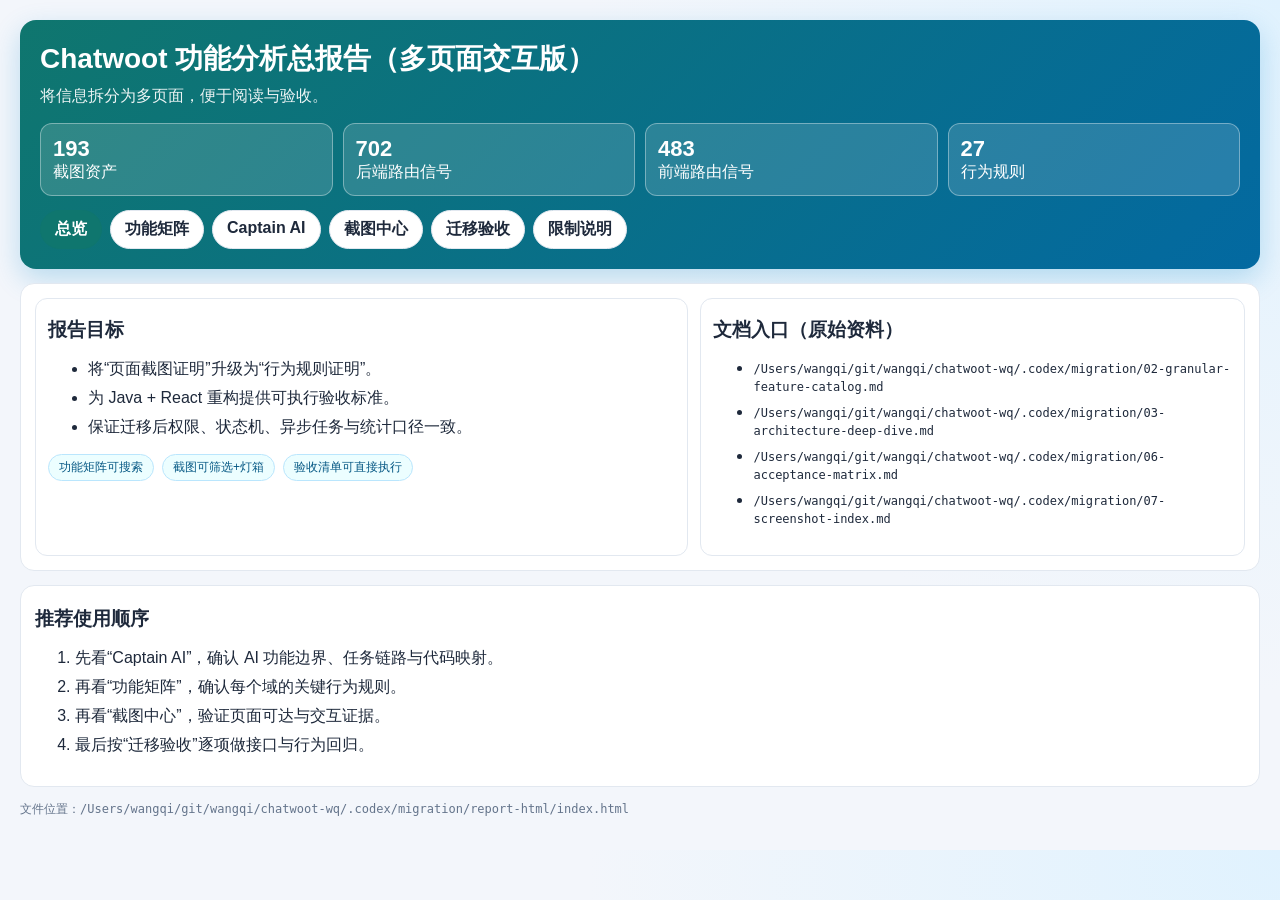
==== .codex/migration/report-html/index.html @ 8faea534 "docs(migration): add full functional analysis artifacts" ====
<!doctype html>
<html lang="zh-CN">
<head>
  <meta charset="utf-8" />
  <meta name="viewport" content="width=device-width, initial-scale=1" />
  <title>功能分析总览</title>
  <link rel="stylesheet" href="styles.css" />
</head>
<body>
  <div class="container">
    <div id="hero"></div>
    <section class="panel">
      <div class="grid2">
        <div class="box">
          <h3>报告目标</h3>
          <ul class="tight">
            <li>将“页面截图证明”升级为“行为规则证明”。</li>
            <li>为 Java + React 重构提供可执行验收标准。</li>
            <li>保证迁移后权限、状态机、异步任务与统计口径一致。</li>
          </ul>
          <div class="chips">
            <span class="chip">功能矩阵可搜索</span>
            <span class="chip">截图可筛选+灯箱</span>
            <span class="chip">验收清单可直接执行</span>
          </div>
        </div>
        <div class="box">
          <h3>文档入口（原始资料）</h3>
          <ul class="tight">
            <li><code>/Users/wangqi/git/wangqi/chatwoot-wq/.codex/migration/02-granular-feature-catalog.md</code></li>
            <li><code>/Users/wangqi/git/wangqi/chatwoot-wq/.codex/migration/03-architecture-deep-dive.md</code></li>
            <li><code>/Users/wangqi/git/wangqi/chatwoot-wq/.codex/migration/06-acceptance-matrix.md</code></li>
            <li><code>/Users/wangqi/git/wangqi/chatwoot-wq/.codex/migration/07-screenshot-index.md</code></li>
          </ul>
        </div>
      </div>
    </section>
    <section class="panel">
      <h3>推荐使用顺序</h3>
      <ol class="tight">
        <li>先看“Captain AI”，确认 AI 功能边界、任务链路与代码映射。</li>
        <li>再看“功能矩阵”，确认每个域的关键行为规则。</li>
        <li>再看“截图中心”，验证页面可达与交互证据。</li>
        <li>最后按“迁移验收”逐项做接口与行为回归。</li>
      </ol>
    </section>
    <p class="footer">文件位置：<code>/Users/wangqi/git/wangqi/chatwoot-wq/.codex/migration/report-html/index.html</code></p>
  </div>
  <script src="data.js"></script>
  <script src="app.js"></script>
  <script>document.getElementById('hero').innerHTML = hero('index.html', '将信息拆分为多页面，便于阅读与验收。');</script>
</body>
</html>
---- .codex/migration/report-html/styles.css ----
:root {
  --bg: #f3f6fb;
  --panel: #fff;
  --text: #1e293b;
  --muted: #64748b;
  --brand: #0f766e;
  --line: #e2e8f0;
  --chip: #ecfeff;
  --warn: #fff7ed;
}
* { box-sizing: border-box; }
body {
  margin: 0;
  color: var(--text);
  font-family: "SF Pro Text", "PingFang SC", "Noto Sans SC", sans-serif;
  background: radial-gradient(circle at top right, #e0f2fe 0, #f3f6fb 45%), var(--bg);
}
.container { max-width: 1440px; margin: 0 auto; padding: 20px; }
.hero { background: linear-gradient(135deg, #0f766e 0%, #0369a1 100%); color: #fff; border-radius: 16px; padding: 20px; box-shadow: 0 10px 28px rgba(2,132,199,.24); }
.hero h1 { margin: 0 0 8px; font-size: 28px; }
.hero p { margin: 0; opacity: .92; }
.nav { margin-top: 14px; display: flex; gap: 8px; flex-wrap: wrap; }
.nav a { text-decoration: none; color: var(--text); border: 1px solid var(--line); background: #fff; border-radius: 999px; padding: 8px 14px; font-weight: 600; }
.nav a.active { background: var(--brand); color: #fff; border-color: var(--brand); }
.stats { margin-top: 16px; display: grid; grid-template-columns: repeat(4,minmax(120px,1fr)); gap: 10px; }
.stat { background: rgba(255,255,255,.14); border: 1px solid rgba(255,255,255,.36); border-radius: 12px; padding: 12px; }
.stat b { display: block; font-size: 22px; }
.panel { margin-top: 14px; border: 1px solid var(--line); border-radius: 14px; background: var(--panel); padding: 14px; }
.grid2 { display: grid; grid-template-columns: 1.2fr 1fr; gap: 12px; }
.box { border: 1px solid var(--line); border-radius: 12px; padding: 12px; background: #fff; }
h2,h3 { margin: 6px 0 10px; }
.muted { color: var(--muted); }
ul.tight li, ol.tight li { margin-bottom: 8px; }
.chips { display: flex; gap: 8px; flex-wrap: wrap; }
.chip { background: var(--chip); color: #075985; border: 1px solid #bae6fd; border-radius: 999px; padding: 4px 10px; font-size: 12px; }
.controls { display: flex; gap: 8px; flex-wrap: wrap; margin-bottom: 10px; }
input, select { border: 1px solid var(--line); border-radius: 10px; padding: 8px 10px; background: #fff; font-size: 13px; }
.table-wrap { max-height: 72vh; overflow: auto; border: 1px solid var(--line); border-radius: 12px; }
table { width: 100%; border-collapse: collapse; font-size: 13px; }
th,td { border: 1px solid var(--line); padding: 8px; text-align: left; vertical-align: top; }
th { background: #f8fafc; position: sticky; top: 0; z-index: 1; }
.thumb-link { display: inline-flex; flex-direction: column; gap: 6px; text-decoration: none; color: inherit; }
.thumb-img { width: 180px; height: 110px; object-fit: cover; border: 1px solid var(--line); border-radius: 8px; display: block; background: #e2e8f0; }
.thumb-open { font-size: 12px; color: #0284c7; text-decoration: underline; }
code { font-size: 12px; }
.gallery { display: grid; grid-template-columns: repeat(auto-fill,minmax(220px,1fr)); gap: 10px; }
.shot { border: 1px solid var(--line); border-radius: 10px; overflow: hidden; background: #fff; cursor: pointer; }
.shot img { width: 100%; height: 150px; object-fit: cover; display: block; background: #e2e8f0; }
.shot .meta { padding: 8px; font-size: 12px; }
.shot .meta b { display: block; white-space: nowrap; overflow: hidden; text-overflow: ellipsis; }
.shot .meta span { color: var(--muted); }
.warn { background: var(--warn); border: 1px solid #fed7aa; border-radius: 12px; padding: 10px; }
.lightbox { position: fixed; inset: 0; background: rgba(15,23,42,.82); display: none; align-items: center; justify-content: center; z-index: 999; }
.lightbox.active { display: flex; }
.lightbox-content { max-width: 95vw; max-height: 95vh; position: relative; }
.lightbox-content img { max-width: 95vw; max-height: 88vh; border-radius: 8px; display: block; }
.lightbox-bar { color: #e2e8f0; margin-top: 8px; display: flex; justify-content: space-between; font-size: 12px; gap: 8px; }
.lb-btn { position: absolute; top: 50%; transform: translateY(-50%); border: 0; background: rgba(255,255,255,.22); color: #fff; font-size: 22px; width: 40px; height: 40px; border-radius: 50%; cursor: pointer; }
.lb-prev { left: -52px; }
.lb-next { right: -52px; }
.open-link { color: #38bdf8; text-decoration: underline; }
.footer { margin-top: 14px; color: var(--muted); font-size: 12px; }
@media (max-width: 980px) {
  .stats { grid-template-columns: repeat(2,minmax(100px,1fr)); }
  .grid2 { grid-template-columns: 1fr; }
  .lb-prev { left: 8px; }
  .lb-next { right: 8px; }
}
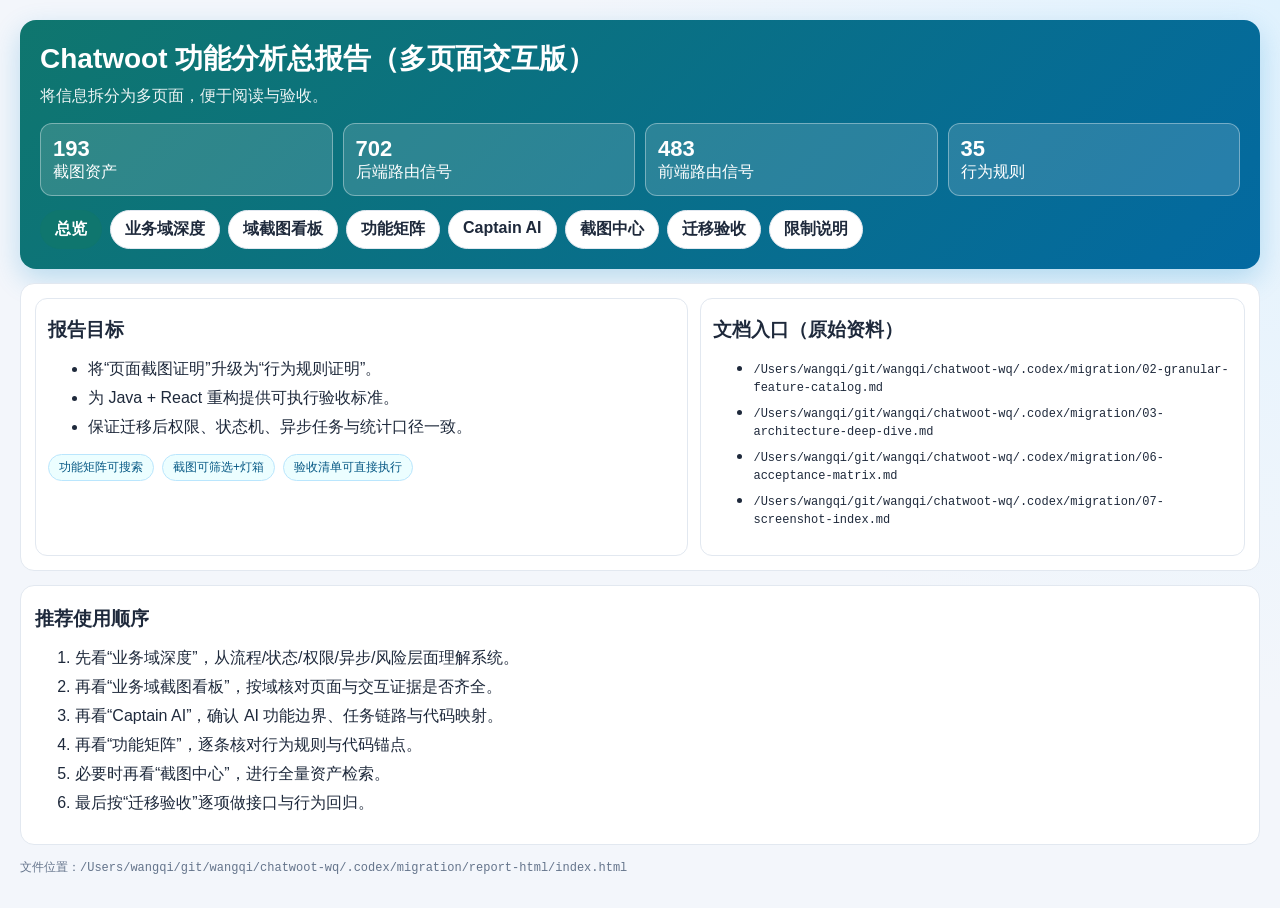
==== commit c4c90ce2: "docs(report): deepen domain analysis and regroup screenshots" ====
--- a/.codex/migration/report-html/index.html
+++ b/.codex/migration/report-html/index.html
@@ -38,9 +38,11 @@
     <section class="panel">
       <h3>推荐使用顺序</h3>
       <ol class="tight">
-        <li>先看“Captain AI”，确认 AI 功能边界、任务链路与代码映射。</li>
-        <li>再看“功能矩阵”，确认每个域的关键行为规则。</li>
-        <li>再看“截图中心”，验证页面可达与交互证据。</li>
+        <li>先看“业务域深度”，从流程/状态/权限/异步/风险层面理解系统。</li>
+        <li>再看“业务域截图看板”，按域核对页面与交互证据是否齐全。</li>
+        <li>再看“Captain AI”，确认 AI 功能边界、任务链路与代码映射。</li>
+        <li>再看“功能矩阵”，逐条核对行为规则与代码锚点。</li>
+        <li>必要时再看“截图中心”，进行全量资产检索。</li>
         <li>最后按“迁移验收”逐项做接口与行为回归。</li>
       </ol>
     </section>
--- a/.codex/migration/report-html/styles.css
+++ b/.codex/migration/report-html/styles.css
@@ -50,6 +50,10 @@
 .shot .meta b { display: block; white-space: nowrap; overflow: hidden; text-overflow: ellipsis; }
 .shot .meta span { color: var(--muted); }
 .warn { background: var(--warn); border: 1px solid #fed7aa; border-radius: 12px; padding: 10px; }
+.kpi { display: inline-block; border: 1px solid var(--line); border-radius: 999px; padding: 4px 10px; font-size: 12px; margin-right: 6px; background: #fff; }
+.sev-high { color: #b91c1c; border-color: #fecaca; background: #fef2f2; }
+.sev-mid { color: #92400e; border-color: #fed7aa; background: #fffbeb; }
+.sev-low { color: #065f46; border-color: #a7f3d0; background: #ecfdf5; }
 .lightbox { position: fixed; inset: 0; background: rgba(15,23,42,.82); display: none; align-items: center; justify-content: center; z-index: 999; }
 .lightbox.active { display: flex; }
 .lightbox-content { max-width: 95vw; max-height: 95vh; position: relative; }
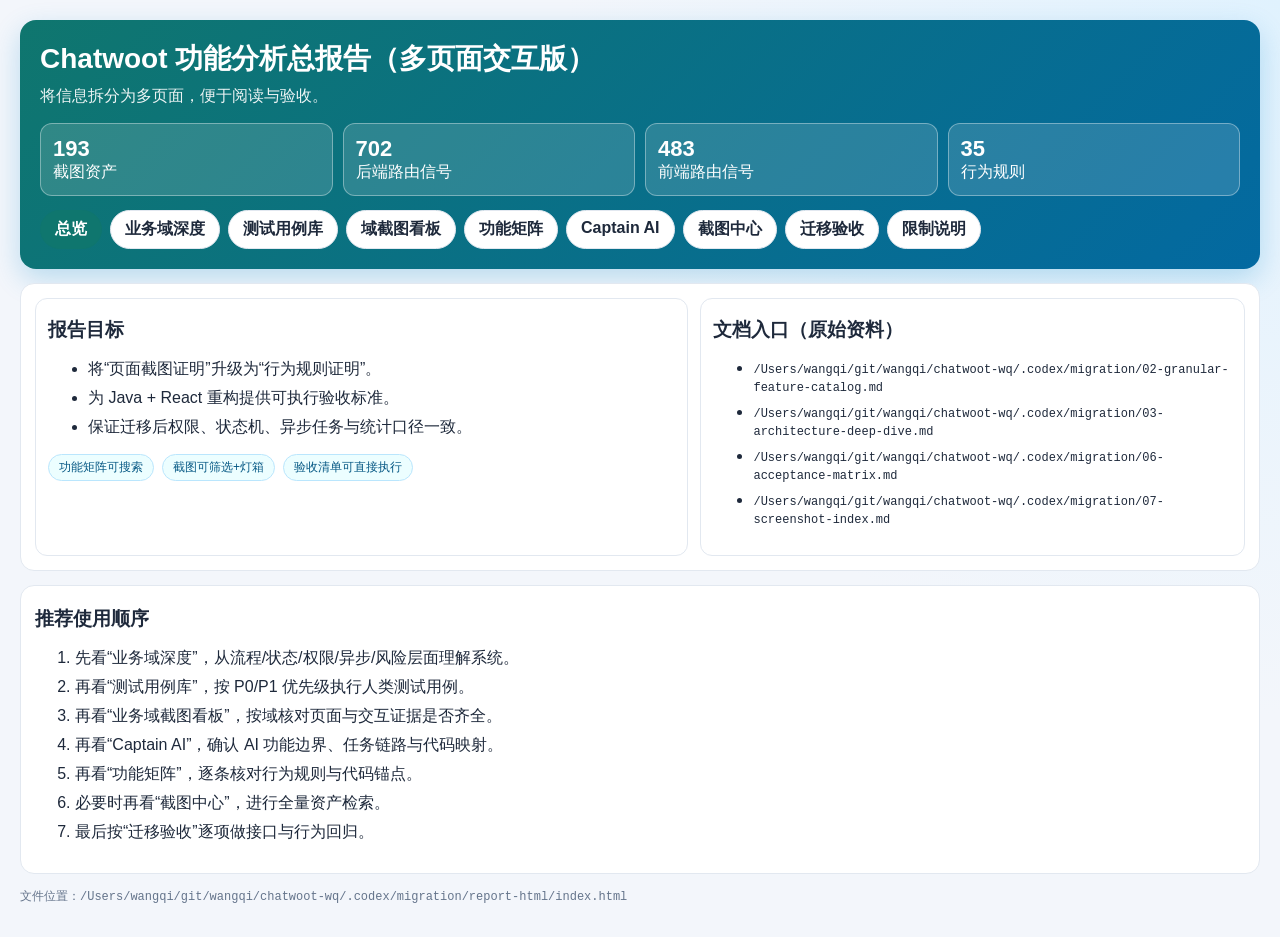
==== commit 940d7fe2: "docs(report): add granular human test case library" ====
--- a/.codex/migration/report-html/index.html
+++ b/.codex/migration/report-html/index.html
@@ -39,6 +39,7 @@
       <h3>推荐使用顺序</h3>
       <ol class="tight">
         <li>先看“业务域深度”，从流程/状态/权限/异步/风险层面理解系统。</li>
+        <li>再看“测试用例库”，按 P0/P1 优先级执行人类测试用例。</li>
         <li>再看“业务域截图看板”，按域核对页面与交互证据是否齐全。</li>
         <li>再看“Captain AI”，确认 AI 功能边界、任务链路与代码映射。</li>
         <li>再看“功能矩阵”，逐条核对行为规则与代码锚点。</li>
--- a/.codex/migration/report-html/styles.css
+++ b/.codex/migration/report-html/styles.css
@@ -64,6 +64,22 @@
 .lb-next { right: -52px; }
 .open-link { color: #38bdf8; text-decoration: underline; }
 .footer { margin-top: 14px; color: var(--muted); font-size: 12px; }
+.case-grid { display: grid; grid-template-columns: repeat(auto-fill,minmax(360px,1fr)); gap: 10px; }
+.case { border: 1px solid var(--line); border-radius: 12px; background: #fff; padding: 10px; }
+.case h4 { margin: 0 0 8px; font-size: 14px; }
+.case .meta { font-size: 12px; color: var(--muted); margin-bottom: 8px; }
+.case .sec { margin-bottom: 8px; font-size: 12px; }
+.case .sec b { display: block; margin-bottom: 4px; color: #0f172a; }
+.case ol { margin: 0; padding-left: 18px; }
+.case li { margin-bottom: 4px; }
+.badge { display: inline-block; border: 1px solid var(--line); border-radius: 999px; padding: 2px 8px; font-size: 11px; margin-right: 5px; }
+.p0 { background: #fef2f2; color: #991b1b; border-color: #fecaca; }
+.p1 { background: #fff7ed; color: #9a3412; border-color: #fed7aa; }
+.p2 { background: #ecfdf5; color: #065f46; border-color: #a7f3d0; }
+.t-happy { background: #eff6ff; color: #1d4ed8; border-color: #bfdbfe; }
+.t-boundary { background: #f5f3ff; color: #6d28d9; border-color: #ddd6fe; }
+.t-permission { background: #fff1f2; color: #be123c; border-color: #fecdd3; }
+.t-failure { background: #fefce8; color: #a16207; border-color: #fde68a; }
 @media (max-width: 980px) {
   .stats { grid-template-columns: repeat(2,minmax(100px,1fr)); }
   .grid2 { grid-template-columns: 1fr; }
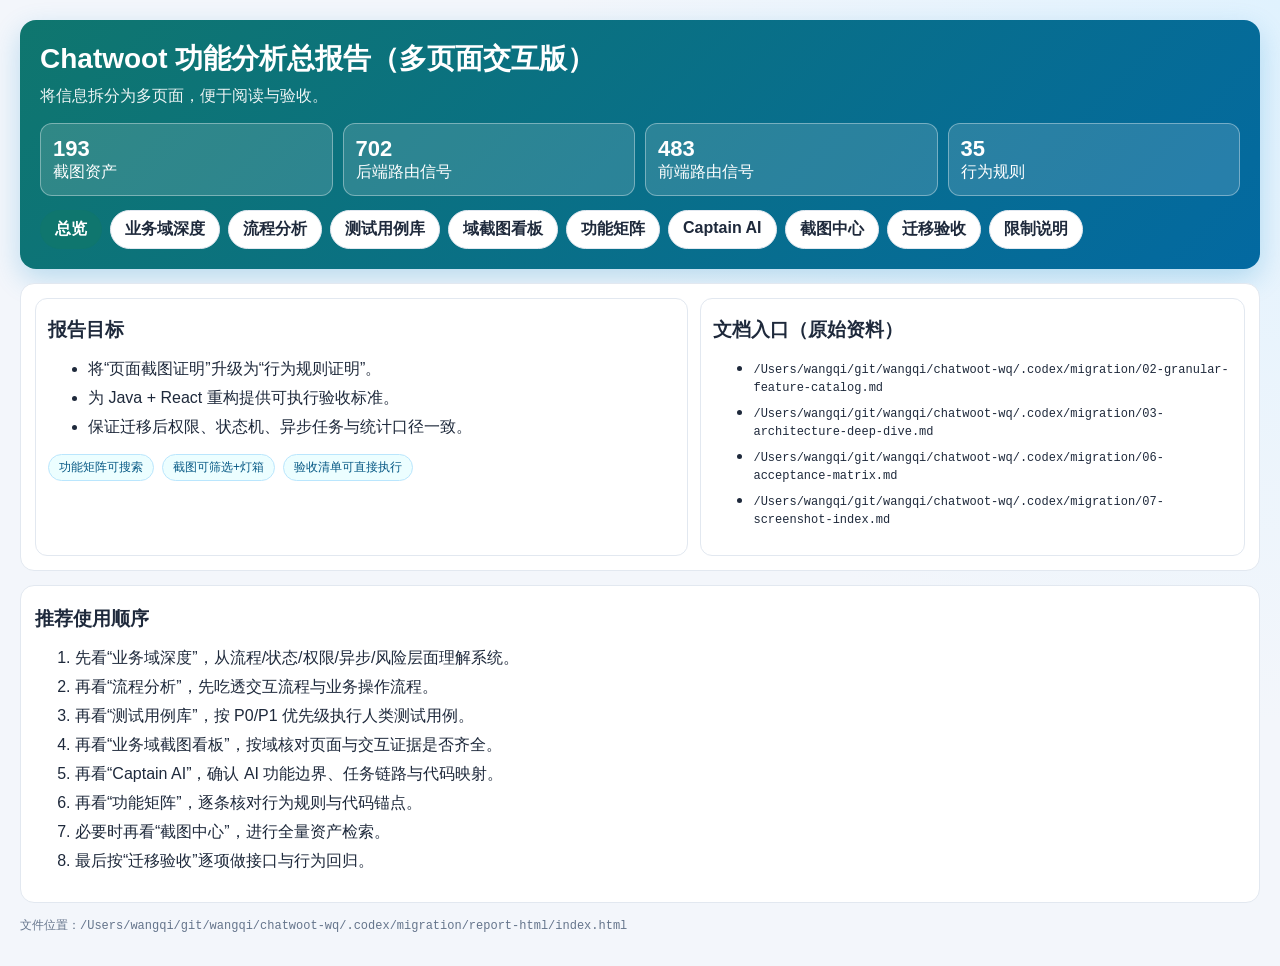
==== commit 09176677: "docs(report): add interaction and business operation flow analysis" ====
--- a/.codex/migration/report-html/index.html
+++ b/.codex/migration/report-html/index.html
@@ -39,6 +39,7 @@
       <h3>推荐使用顺序</h3>
       <ol class="tight">
         <li>先看“业务域深度”，从流程/状态/权限/异步/风险层面理解系统。</li>
+        <li>再看“流程分析”，先吃透交互流程与业务操作流程。</li>
         <li>再看“测试用例库”，按 P0/P1 优先级执行人类测试用例。</li>
         <li>再看“业务域截图看板”，按域核对页面与交互证据是否齐全。</li>
         <li>再看“Captain AI”，确认 AI 功能边界、任务链路与代码映射。</li>
--- a/.codex/migration/report-html/styles.css
+++ b/.codex/migration/report-html/styles.css
@@ -72,6 +72,11 @@
 .case .sec b { display: block; margin-bottom: 4px; color: #0f172a; }
 .case ol { margin: 0; padding-left: 18px; }
 .case li { margin-bottom: 4px; }
+.flow-grid { display: grid; grid-template-columns: repeat(auto-fill,minmax(420px,1fr)); gap: 10px; }
+.flow { border: 1px solid var(--line); border-radius: 12px; background: #fff; padding: 10px; }
+.flow h4 { margin: 0 0 8px; font-size: 14px; }
+.flow .meta { font-size: 12px; color: var(--muted); margin-bottom: 8px; }
+.flow .line { font-size: 12px; margin-bottom: 6px; }
 .badge { display: inline-block; border: 1px solid var(--line); border-radius: 999px; padding: 2px 8px; font-size: 11px; margin-right: 5px; }
 .p0 { background: #fef2f2; color: #991b1b; border-color: #fecaca; }
 .p1 { background: #fff7ed; color: #9a3412; border-color: #fed7aa; }
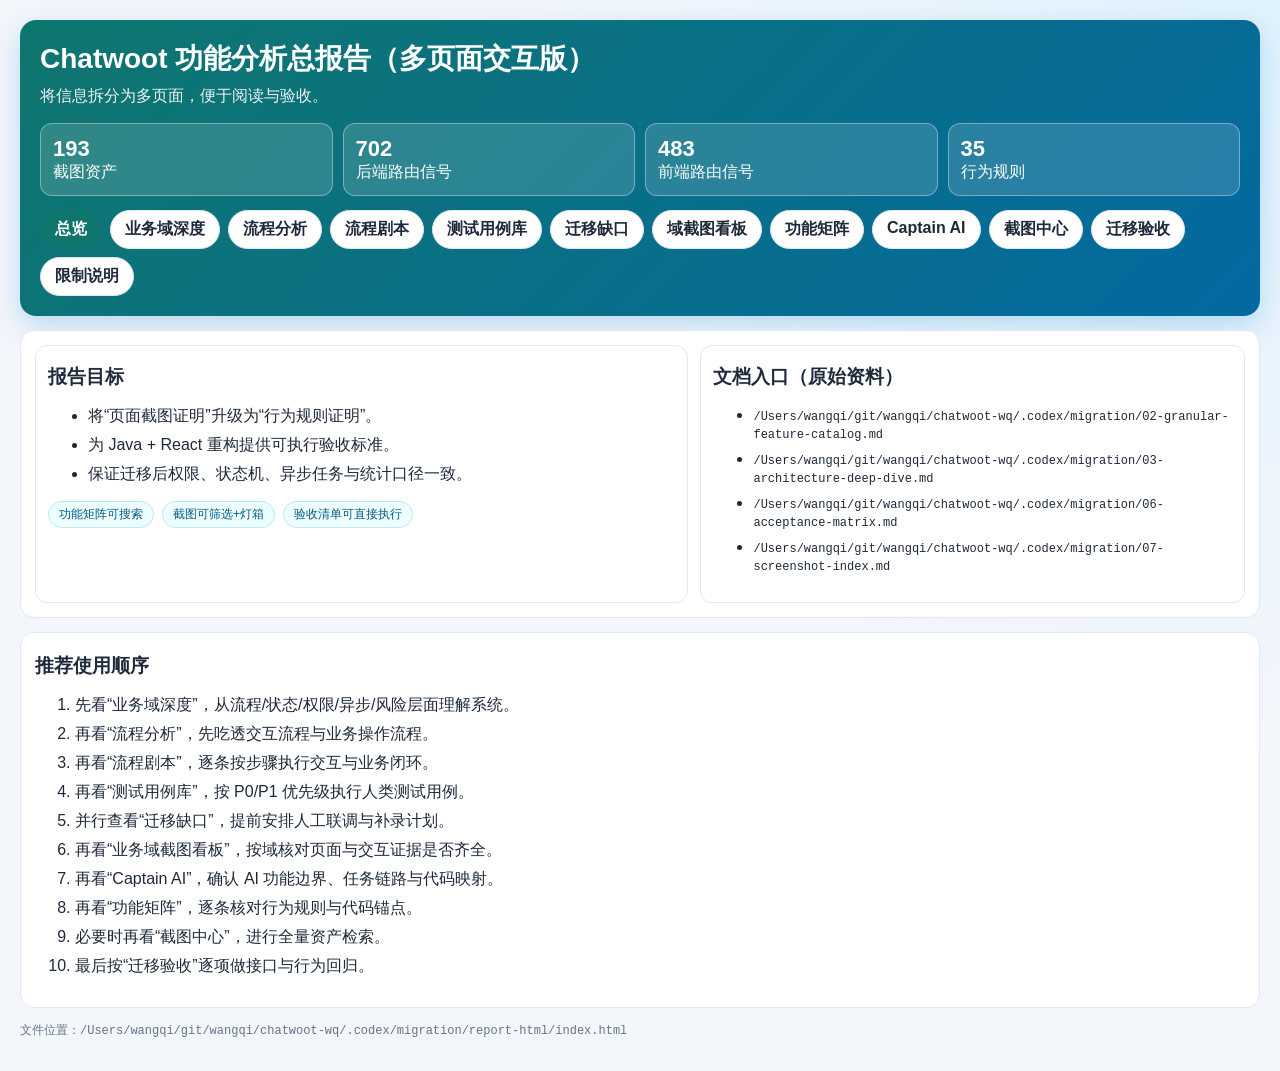
==== commit d5375176: "docs(report): deepen migration workflows and gap analysis" ====
--- a/.codex/migration/report-html/index.html
+++ b/.codex/migration/report-html/index.html
@@ -40,7 +40,9 @@
       <ol class="tight">
         <li>先看“业务域深度”，从流程/状态/权限/异步/风险层面理解系统。</li>
         <li>再看“流程分析”，先吃透交互流程与业务操作流程。</li>
+        <li>再看“流程剧本”，逐条按步骤执行交互与业务闭环。</li>
         <li>再看“测试用例库”，按 P0/P1 优先级执行人类测试用例。</li>
+        <li>并行查看“迁移缺口”，提前安排人工联调与补录计划。</li>
         <li>再看“业务域截图看板”，按域核对页面与交互证据是否齐全。</li>
         <li>再看“Captain AI”，确认 AI 功能边界、任务链路与代码映射。</li>
         <li>再看“功能矩阵”，逐条核对行为规则与代码锚点。</li>
--- a/.codex/migration/report-html/styles.css
+++ b/.codex/migration/report-html/styles.css
@@ -77,6 +77,8 @@
 .flow h4 { margin: 0 0 8px; font-size: 14px; }
 .flow .meta { font-size: 12px; color: var(--muted); margin-bottom: 8px; }
 .flow .line { font-size: 12px; margin-bottom: 6px; }
+.flow .line ol { margin: 0; padding-left: 18px; }
+.flow .line li { margin-bottom: 4px; }
 .badge { display: inline-block; border: 1px solid var(--line); border-radius: 999px; padding: 2px 8px; font-size: 11px; margin-right: 5px; }
 .p0 { background: #fef2f2; color: #991b1b; border-color: #fecaca; }
 .p1 { background: #fff7ed; color: #9a3412; border-color: #fed7aa; }
@@ -85,6 +87,21 @@
 .t-boundary { background: #f5f3ff; color: #6d28d9; border-color: #ddd6fe; }
 .t-permission { background: #fff1f2; color: #be123c; border-color: #fecdd3; }
 .t-failure { background: #fefce8; color: #a16207; border-color: #fde68a; }
+.playbook-grid { display: grid; grid-template-columns: repeat(auto-fill,minmax(420px,1fr)); gap: 10px; }
+.playbook { border: 1px solid var(--line); border-radius: 12px; background: #fff; padding: 10px; }
+.playbook h4 { margin: 0 0 8px; font-size: 14px; }
+.playbook .meta { font-size: 12px; color: var(--muted); margin-bottom: 8px; }
+.playbook .sec { margin-bottom: 8px; font-size: 12px; }
+.playbook .sec b { display: block; margin-bottom: 4px; color: #0f172a; }
+.playbook ol { margin: 0; padding-left: 18px; }
+.playbook li { margin-bottom: 4px; }
+.gap-grid { display: grid; grid-template-columns: repeat(auto-fill,minmax(460px,1fr)); gap: 10px; }
+.gap { border: 1px solid var(--line); border-radius: 12px; background: #fff; padding: 10px; }
+.gap h4 { margin: 0 0 8px; font-size: 14px; }
+.gap .line { font-size: 12px; margin-bottom: 6px; }
+.risk-high { color: #b91c1c; font-weight: 700; }
+.risk-mid { color: #92400e; font-weight: 700; }
+.risk-low { color: #065f46; font-weight: 700; }
 @media (max-width: 980px) {
   .stats { grid-template-columns: repeat(2,minmax(100px,1fr)); }
   .grid2 { grid-template-columns: 1fr; }
